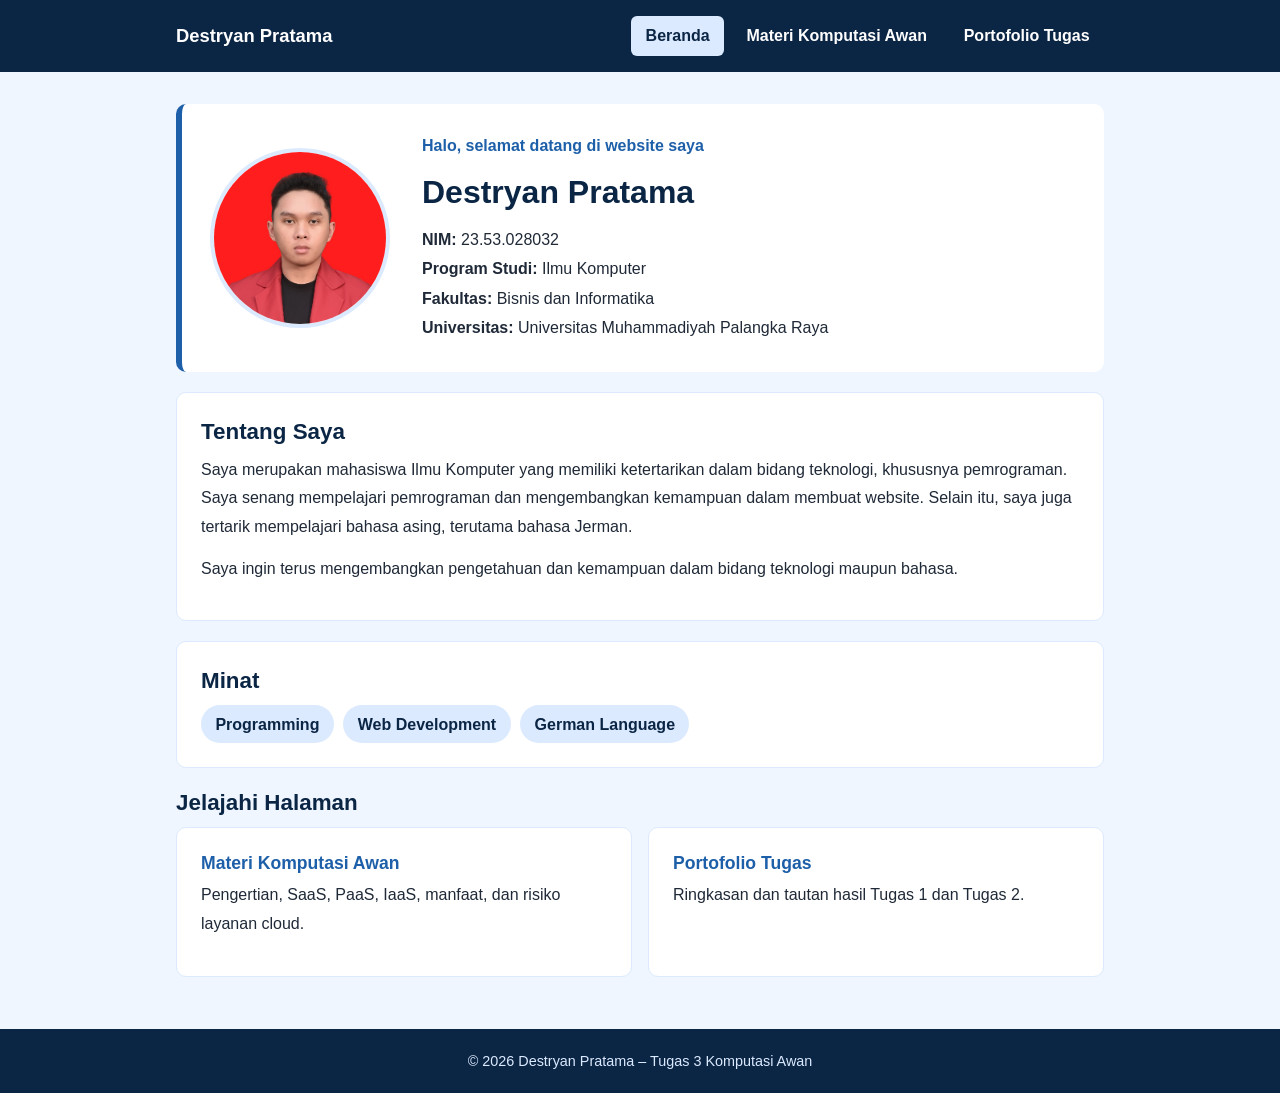
==== index.html @ 6e848a20 "Tugas 3 - Website Komputasi Awan" ====
<!doctype html>
<html lang="id">
  <head>
    <meta charset="UTF-8" />
    <meta name="viewport" content="width=device-width, initial-scale=1.0" />
    <title>Beranda | Destryan Pratama</title>
    <link rel="stylesheet" href="assets/css/style.css" />
  </head>
  <body>
    <header>
      <div class="header-isi">
        <div class="logo">Destryan Pratama</div>
        <nav>
          <a href="index.html" class="aktif">Beranda</a>
          <a href="materi.html">Materi Komputasi Awan</a>
          <a href="portofolio.html">Portofolio Tugas</a>
        </nav>
      </div>
    </header>

    <main>
      <section class="hero">
        <img src="Destryan Profil.jpg" alt="Foto profil Destryan Pratama" />
        <div>
          <p class="sub">Halo, selamat datang di website saya</p>
          <h1>Destryan Pratama</h1>
          <ul class="data-diri">
            <li><strong>NIM:</strong> 23.53.028032</li>
            <li><strong>Program Studi:</strong> Ilmu Komputer</li>
            <li><strong>Fakultas:</strong> Bisnis dan Informatika</li>
            <li>
              <strong>Universitas:</strong> Universitas Muhammadiyah Palangka
              Raya
            </li>
          </ul>
        </div>
      </section>

      <section class="kartu">
        <h2>Tentang Saya</h2>
        <p>
          Saya merupakan mahasiswa Ilmu Komputer yang memiliki ketertarikan
          dalam bidang teknologi, khususnya pemrograman. Saya senang mempelajari
          pemrograman dan mengembangkan kemampuan dalam membuat website. Selain
          itu, saya juga tertarik mempelajari bahasa asing, terutama bahasa
          Jerman.
        </p>
        <p>
          Saya ingin terus mengembangkan pengetahuan dan kemampuan dalam bidang
          teknologi maupun bahasa.
        </p>
      </section>

      <section class="kartu">
        <h2>Minat</h2>
        <ul class="minat">
          <li>Programming</li>
          <li>Web Development</li>
          <li>German Language</li>
        </ul>
      </section>

      <section>
        <h2>Jelajahi Halaman</h2>
        <div class="menu-halaman">
          <a href="materi.html" class="kartu">
            <h3>Materi Komputasi Awan</h3>
            <p>
              Pengertian, SaaS, PaaS, IaaS, manfaat, dan risiko layanan cloud.
            </p>
          </a>
          <a href="portofolio.html" class="kartu">
            <h3>Portofolio Tugas</h3>
            <p>Ringkasan dan tautan hasil Tugas 1 dan Tugas 2.</p>
          </a>
        </div>
      </section>
    </main>

    <footer>&copy; 2026 Destryan Pratama &ndash; Tugas 3 Komputasi Awan</footer>
  </body>
</html>
---- assets/css/style.css ----
/* ===== Variabel warna (mudah diganti di satu tempat) ===== */
:root {
  --navy: #0b2545;
  --biru: #1d5fa8;
  --biru-muda: #dbeafe;
  --biru-muda-2: #eff6ff;
  --putih: #ffffff;
  --teks: #1f2937;
}

* {
  box-sizing: border-box;
  margin: 0;
  padding: 0;
}

body {
  font-family: "Segoe UI", Tahoma, Arial, sans-serif;
  line-height: 1.7;
  color: var(--teks);
  background: var(--biru-muda-2);
}

/* ===== Header & navigasi ===== */
header {
  background: var(--navy);
  color: var(--putih);
}
.header-isi {
  max-width: 960px;
  margin: 0 auto;
  padding: 1rem;
  display: flex;
  justify-content: space-between;
  align-items: center;
  flex-wrap: wrap;
  gap: 0.75rem;
}
.logo {
  font-size: 1.15rem;
  font-weight: 700;
}
nav {
  display: flex;
  gap: 0.5rem;
  flex-wrap: wrap;
}
nav a {
  color: var(--putih);
  text-decoration: none;
  font-weight: 600;
  padding: 0.4rem 0.9rem;
  border-radius: 6px;
  transition: background-color 0.2s;
}
nav a:hover {
  background: var(--biru);
}
nav a.aktif {
  background: var(--biru-muda);
  color: var(--navy);
}

/* ===== Konten ===== */
main {
  max-width: 960px;
  margin: 2rem auto;
  padding: 0 1rem;
}
h1,
h2,
h3 {
  color: var(--navy);
  line-height: 1.3;
}
h1 {
  font-size: 2rem;
  margin-bottom: 0.5rem;
}
h2 {
  font-size: 1.4rem;
  margin-bottom: 0.6rem;
}
h3 {
  font-size: 1.1rem;
  margin-bottom: 0.4rem;
}
p {
  margin-bottom: 0.8rem;
}

.kartu {
  background: var(--putih);
  border: 1px solid var(--biru-muda);
  border-radius: 10px;
  padding: 1.5rem;
  margin-bottom: 1.25rem;
  transition: all 0.3s ease;
}

.kartu:hover {
  border-color: var(--biru);
  transform: translateY(-4px);
  box-shadow: 0 8px 20px rgba(11, 37, 69, 0.1);
}

.kartu h2 {
  color: var(--navy);
}

.kartu h3 {
  color: var(--biru);
}

.kartu .contoh {
  color: var(--biru);
  font-size: 0.95rem;
}

/* ===== Beranda ===== */
.hero {
  display: flex;
  gap: 2rem;
  align-items: center;
  background: var(--putih);
  border-left: 6px solid var(--biru);
  border-radius: 10px;
  padding: 1.75rem;
  margin-bottom: 1.25rem;
}

.hero img {
  width: 180px;
  height: 180px;
  object-fit: cover;
  object-position: center 20%;
  border-radius: 50%;
  border: 4px solid var(--biru-muda);
  flex-shrink: 0;
  align-self: center;
}

.hero .sub {
  color: var(--biru);
  font-weight: 600;
}
.data-diri {
  list-style: none;
  margin-top: 0.75rem;
}
.data-diri li {
  margin-bottom: 0.15rem;
}

.minat {
  display: flex;
  gap: 0.6rem;
  flex-wrap: wrap;
  list-style: none;
}
.minat li {
  background: var(--biru-muda);
  color: var(--navy);
  padding: 0.35rem 0.9rem;
  border-radius: 999px;
  font-weight: 600;
}

.menu-halaman {
  display: grid;
  gap: 1rem;
  grid-template-columns: repeat(auto-fit, minmax(240px, 1fr));
}
.menu-halaman a {
  text-decoration: none;
  color: inherit;
}

/* ===== Tombol / tautan ===== */
.tombol {
  display: inline-block;
  background: var(--navy);
  color: var(--putih);
  padding: 0.5rem 1.1rem;
  border-radius: 6px;
  text-decoration: none;
  font-weight: 600;
  transition: background-color 0.2s;
}
.tombol:hover {
  background: var(--biru);
}

/* ===== Materi ===== */

.kartu .tombol {
  margin-top: 0.5rem;
}

.kartu p {
  line-height: 1.8;
}

.kartu .daftar {
  margin-top: 0.5rem;
}

.kartu .daftar li {
  margin-bottom: 0.6rem;
}

.daftar {
  margin-left: 1.25rem;
  margin-bottom: 0.8rem;
}
.daftar li {
  margin-bottom: 0.3rem;
}
.contoh {
  color: #475569;
  font-size: 0.95rem;
}

/* ===== Footer ===== */
footer {
  background: var(--navy);
  color: var(--biru-muda);
  text-align: center;
  padding: 1.25rem 1rem;
  margin-top: 2rem;
  font-size: 0.9rem;
}

/* ===== Responsif (smartphone) ===== */
@media (max-width: 640px) {
  .hero {
    flex-direction: column;
    text-align: center;
  }
  .hero .data-diri {
    text-align: left;
  }
  .minat {
    justify-content: center;
  }
  h1 {
    font-size: 1.6rem;
  }
  .header-isi {
    flex-direction: column;
  }
}
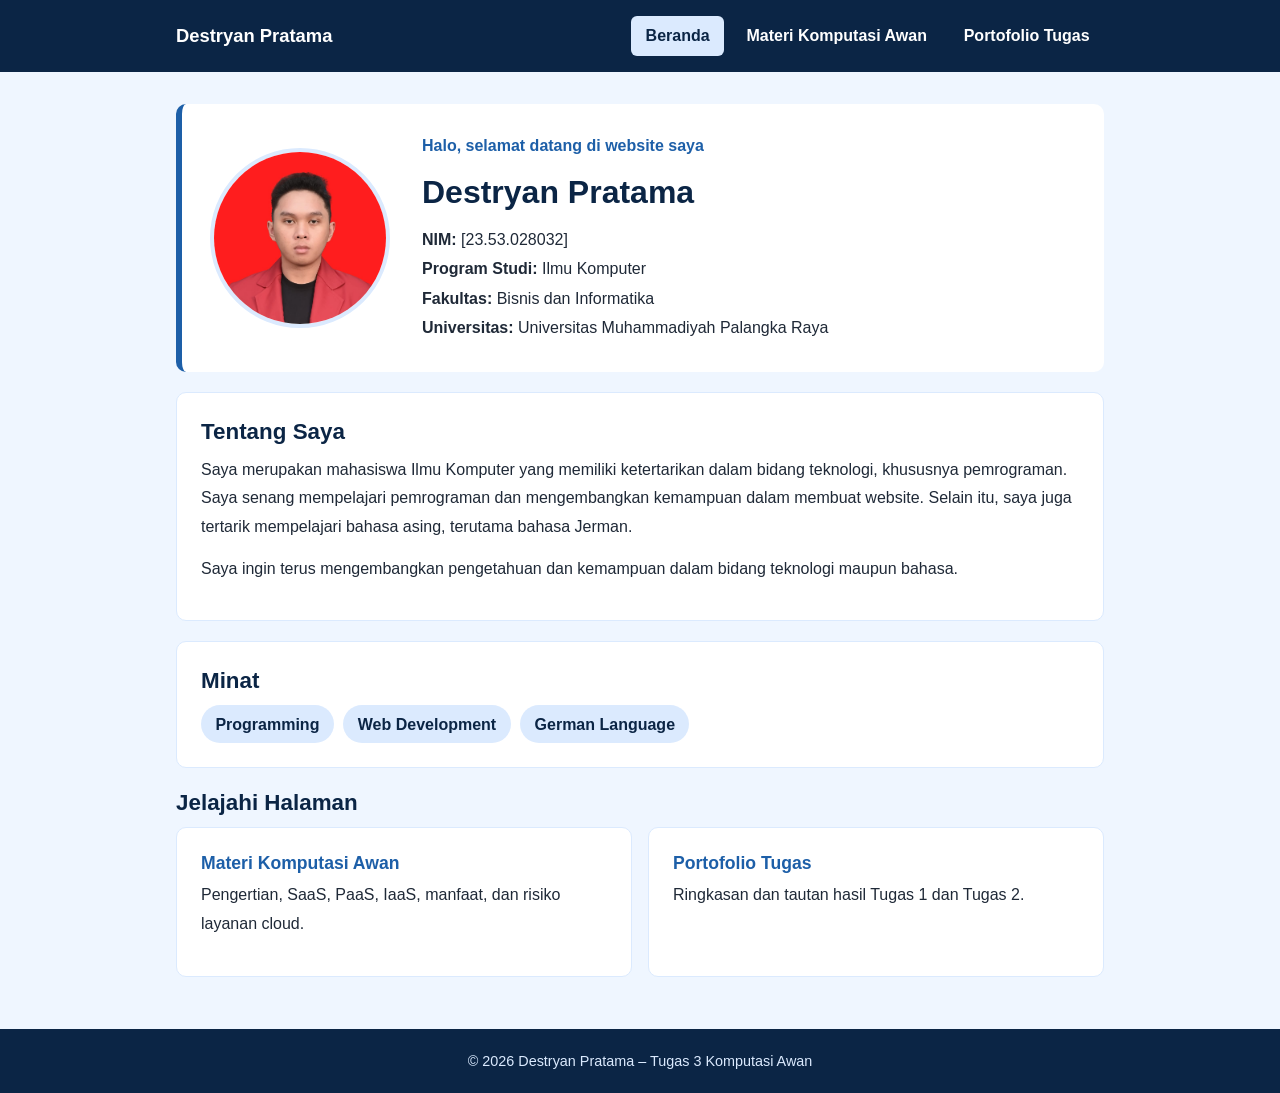
==== commit 7d29c78f: "Memperbarui Tampilan" ====
--- a/index.html
+++ b/index.html
@@ -25,7 +25,7 @@
           <p class="sub">Halo, selamat datang di website saya</p>
           <h1>Destryan Pratama</h1>
           <ul class="data-diri">
-            <li><strong>NIM:</strong> 23.53.028032</li>
+            <li><strong>NIM:</strong> [23.53.028032]</li>
             <li><strong>Program Studi:</strong> Ilmu Komputer</li>
             <li><strong>Fakultas:</strong> Bisnis dan Informatika</li>
             <li>
